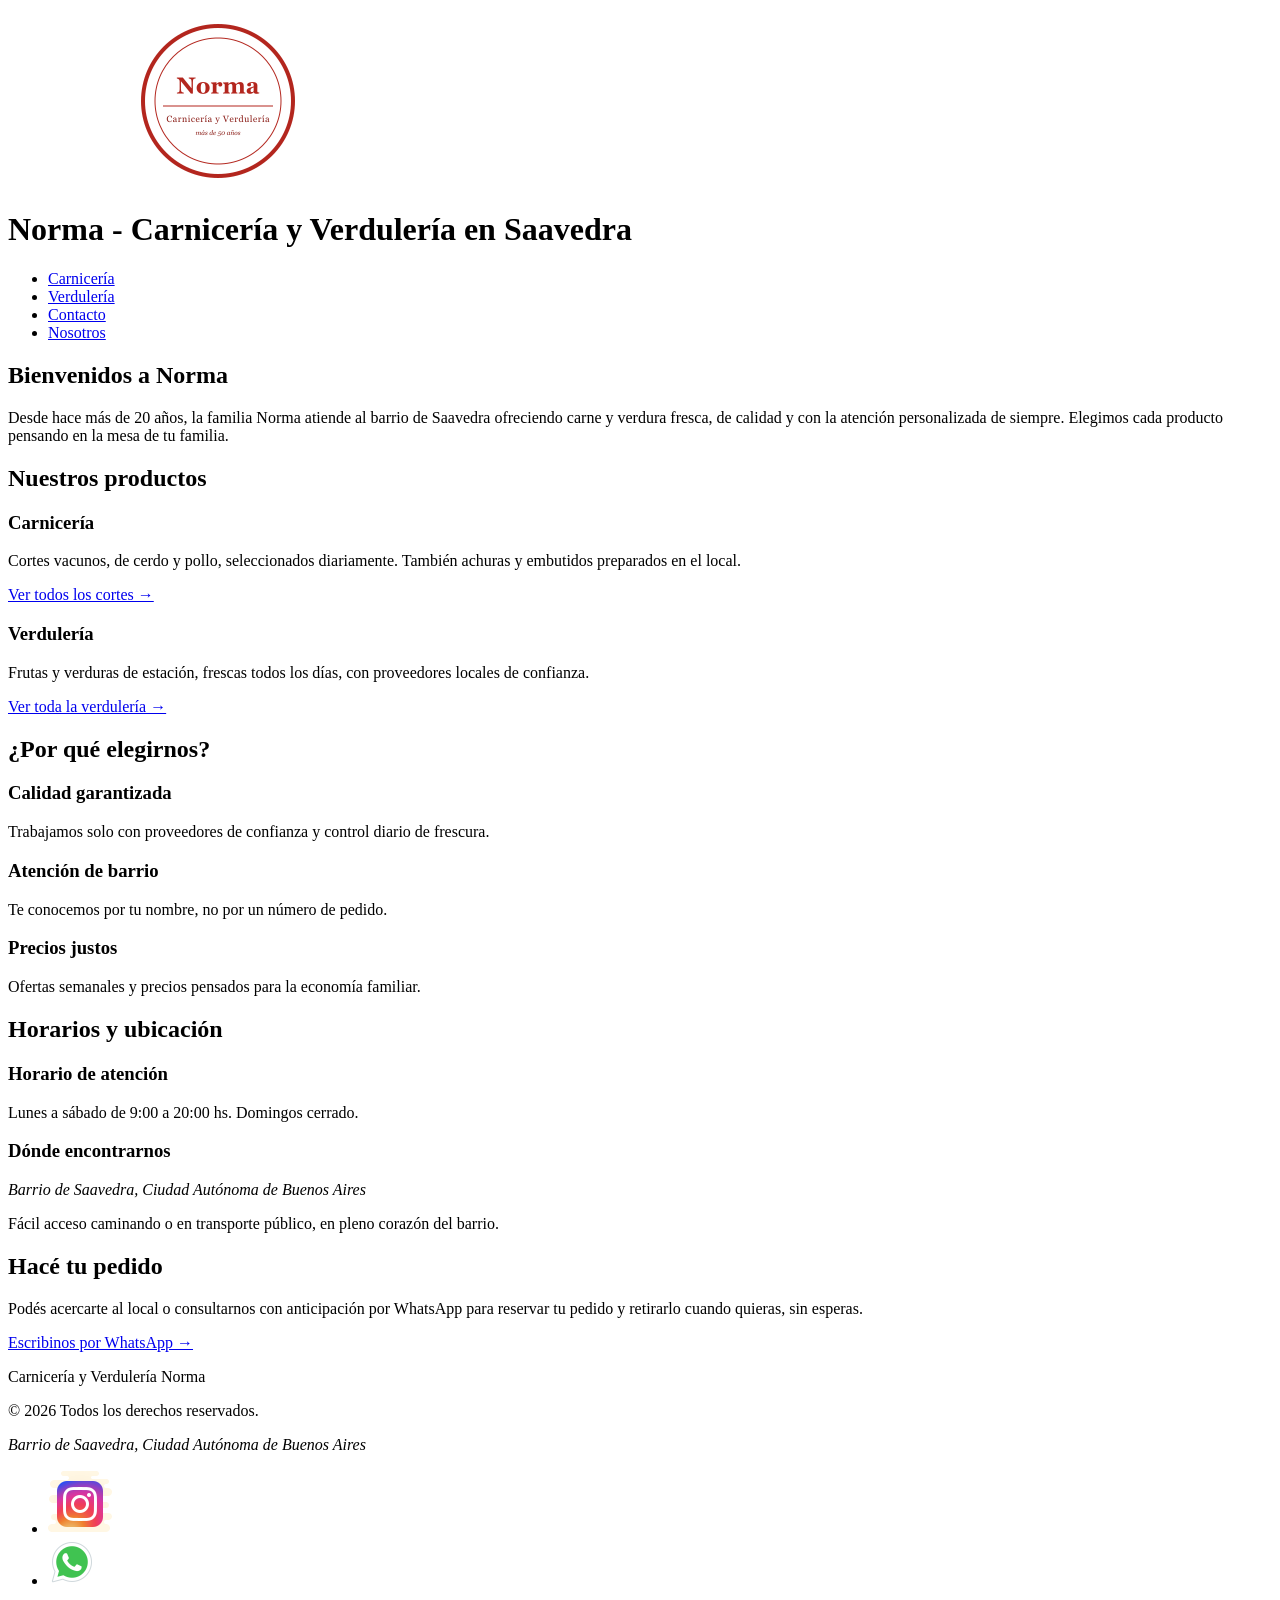
==== index.html @ 3f449a5e "Reorganizar index.html a la raiz y completar contenido semantico" ====
<!DOCTYPE html>
<html lang="es">
<head>
    <meta charset="UTF-8">
    <meta name="viewport" content="width=device-width, initial-scale=1.0">
    <title>Carnicería y Verdulería Norma | Inicio</title>
    <link rel="stylesheet" href="style/style.css">
</head>
<body>
    <header>
        <a href="index.html" aria-label="Inicio" title="Inicio">
            <figure>
                <img src="assets/tipos/logo-norma.png" alt="Norma - Carnicería y Verdulería, en el barrio de Saavedra" title="Logo Norma">
            </figure>
        </a>

        <h1>Norma - Carnicería y Verdulería en Saavedra</h1>

        <nav aria-label="Menú principal">
            <ul>
                <li><a href="pages/carniceria.html" title="Carnicería">Carnicería</a></li>
                <li><a href="pages/verduleria.html" title="Verdulería">Verdulería</a></li>
                <li><a href="pages/contacto.html" title="Contacto">Contacto</a></li>
                <li><a href="pages/nosotros.html" title="Nosotros">Nosotros</a></li>
            </ul>
        </nav>
    </header>

    <main>
        <section id="bienvenida">
            <h2>Bienvenidos a Norma</h2>
            <p>
                Desde hace más de 20 años, la familia Norma atiende al barrio de Saavedra
                ofreciendo carne y verdura fresca, de calidad y con la atención personalizada
                de siempre. Elegimos cada producto pensando en la mesa de tu familia.
            </p>
        </section>

        <section id="nuestros-productos">
            <h2>Nuestros productos</h2>

            <article>
                <h3>Carnicería</h3>
                <p>
                    Cortes vacunos, de cerdo y pollo, seleccionados diariamente.
                    También achuras y embutidos preparados en el local.
                </p>
                <p><a href="pages/carniceria.html">Ver todos los cortes →</a></p>
            </article>

            <article>
                <h3>Verdulería</h3>
                <p>
                    Frutas y verduras de estación, frescas todos los días,
                    con proveedores locales de confianza.
                </p>
                <p><a href="pages/verduleria.html">Ver toda la verdulería →</a></p>
            </article>
        </section>

        <section id="por-que-elegirnos">
            <h2>¿Por qué elegirnos?</h2>
            <article>
                <h3>Calidad garantizada</h3>
                <p>Trabajamos solo con proveedores de confianza y control diario de frescura.</p>
            </article>
            <article>
                <h3>Atención de barrio</h3>
                <p>Te conocemos por tu nombre, no por un número de pedido.</p>
            </article>
            <article>
                <h3>Precios justos</h3>
                <p>Ofertas semanales y precios pensados para la economía familiar.</p>
            </article>
        </section>

        <section id="horarios-ubicacion">
            <h2>Horarios y ubicación</h2>
            <article>
                <h3>Horario de atención</h3>
                <p>Lunes a sábado de 9:00 a 20:00 hs. Domingos cerrado.</p>
            </article>
            <article>
                <h3>Dónde encontrarnos</h3>
                <address>Barrio de Saavedra, Ciudad Autónoma de Buenos Aires</address>
                <p>Fácil acceso caminando o en transporte público, en pleno corazón del barrio.</p>
            </article>
        </section>

        <section id="pedidos">
            <h2>Hacé tu pedido</h2>
            <p>
                Podés acercarte al local o consultarnos con anticipación por WhatsApp
                para reservar tu pedido y retirarlo cuando quieras, sin esperas.
            </p>
            <p><a href="https://wa.me/5491161660753" target="_blank" rel="noopener">Escribinos por WhatsApp →</a></p>
        </section>
    </main>

    <footer>
        <p>Carnicería y Verdulería Norma</p>
        <p>&copy; <span id="year"></span> Todos los derechos reservados.</p>
        <address>Barrio de Saavedra, Ciudad Autónoma de Buenos Aires</address>

        <nav aria-label="Redes sociales">
            <ul>
                <li>
                    <a href="https://www.instagram.com/normacarniceria?igsh=MXZiOWo1cGc3NHQzaQ==" target="_blank" rel="noopener" aria-label="Instagram" title="Instagram">
                        <img src="assets/logos/icons8-instagram-64.png" alt="Logo de Instagram">
                    </a>
                </li>
                <li>
                    <a href="https://wa.me/5491161660753" target="_blank" rel="noopener" aria-label="WhatsApp" title="WhatsApp">
                        <img src="assets/logos/icons8-whatsapp-48.png" alt="Logo de WhatsApp">
                    </a>
                </li>
            </ul>
        </nav>
    </footer>

    <script>
        document.getElementById('year').textContent = new Date().getFullYear();
    </script>
</body>
</html>
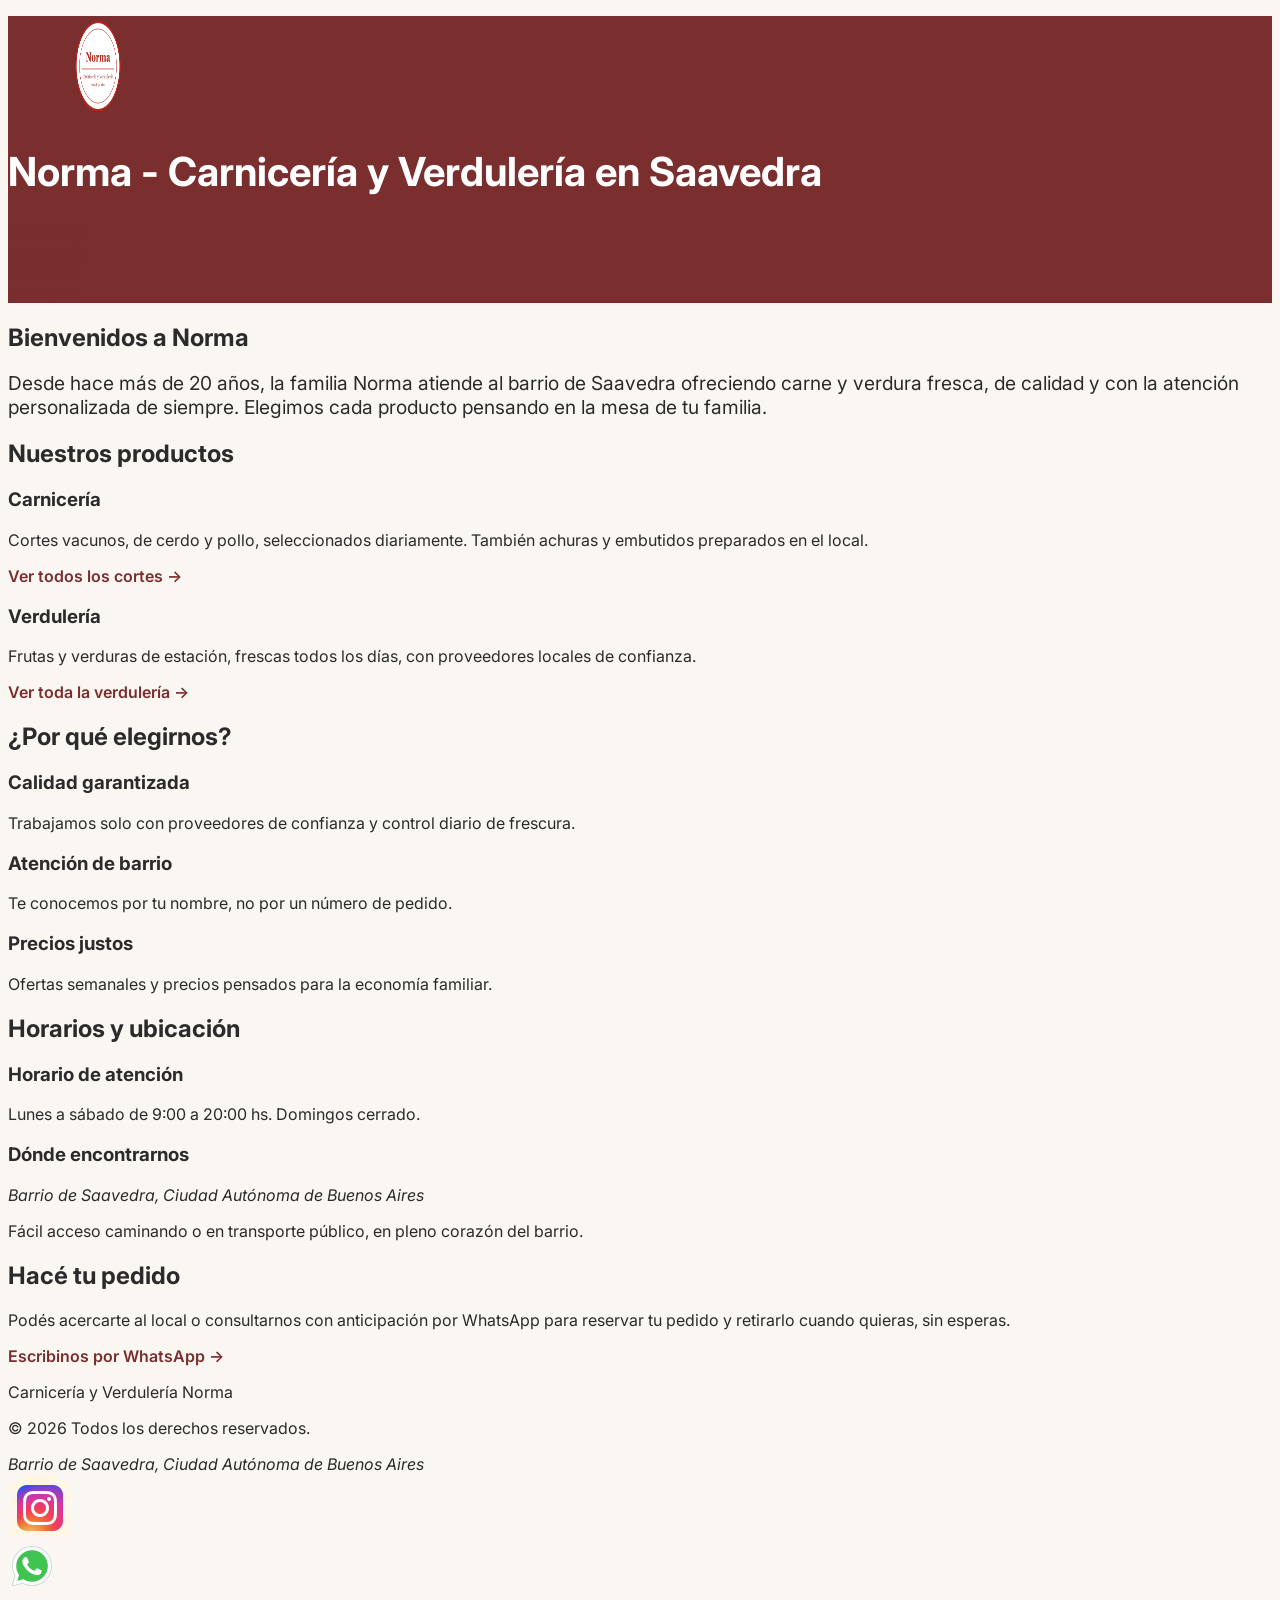
==== commit d6d901a7: "Agregar estilos CSS, tipografia y colores" ====
--- a/index.html
+++ b/index.html
@@ -4,14 +4,14 @@
     <meta charset="UTF-8">
     <meta name="viewport" content="width=device-width, initial-scale=1.0">
     <title>Carnicería y Verdulería Norma | Inicio</title>
-    <link rel="stylesheet" href="style/style.css">
+    <link rel="stylesheet" href="./style/style.css">
 </head>
 <body>
     <header>
         <a href="index.html" aria-label="Inicio" title="Inicio">
-            <figure>
-                <img src="assets/tipos/logo-norma.png" alt="Norma - Carnicería y Verdulería, en el barrio de Saavedra" title="Logo Norma">
-            </figure>
+         <figure>
+    <img src="assets/tipos/logo-norma.png" alt="Norma - Carnicería y Verdulería, en el barrio de Saavedra" title="Logo Norma" class="logo">
+</figure>
         </a>
 
         <h1>Norma - Carnicería y Verdulería en Saavedra</h1>
@@ -29,7 +29,7 @@
     <main>
         <section id="bienvenida">
             <h2>Bienvenidos a Norma</h2>
-            <p>
+            <p class="parrafo-intro">
                 Desde hace más de 20 años, la familia Norma atiende al barrio de Saavedra
                 ofreciendo carne y verdura fresca, de calidad y con la atención personalizada
                 de siempre. Elegimos cada producto pensando en la mesa de tu familia.
--- a/style/style.css
+++ b/style/style.css
@@ -0,0 +1,43 @@
+@import url('https://fonts.googleapis.com/css2?family=Fraunces:wght@600;700&family=Inter:wght@400;500;600&display=swap');
+
+body {
+    background-color: #faf7f2;
+    color: #2b2b2b;
+    font-family: 'Inter', sans-serif;
+}
+
+header {
+    background-color: #7a2e2e;
+}
+
+h1 {
+    color: #ffffff;
+    font-size: 2.5rem;
+    font-weight: 700;
+}
+
+p {
+    font-size: 1rem;
+    font-weight: 400;
+}
+
+.parrafo-intro {
+    font-size: 1.2rem;
+}
+
+.logo {
+    width: 100px;
+    height: 100px;
+}
+
+nav ul {
+    list-style: none;
+    margin: 0;
+    padding: 0;
+}
+
+a {
+    color: #7a2e2e;
+    text-decoration: none;
+    font-weight: 600;
+}
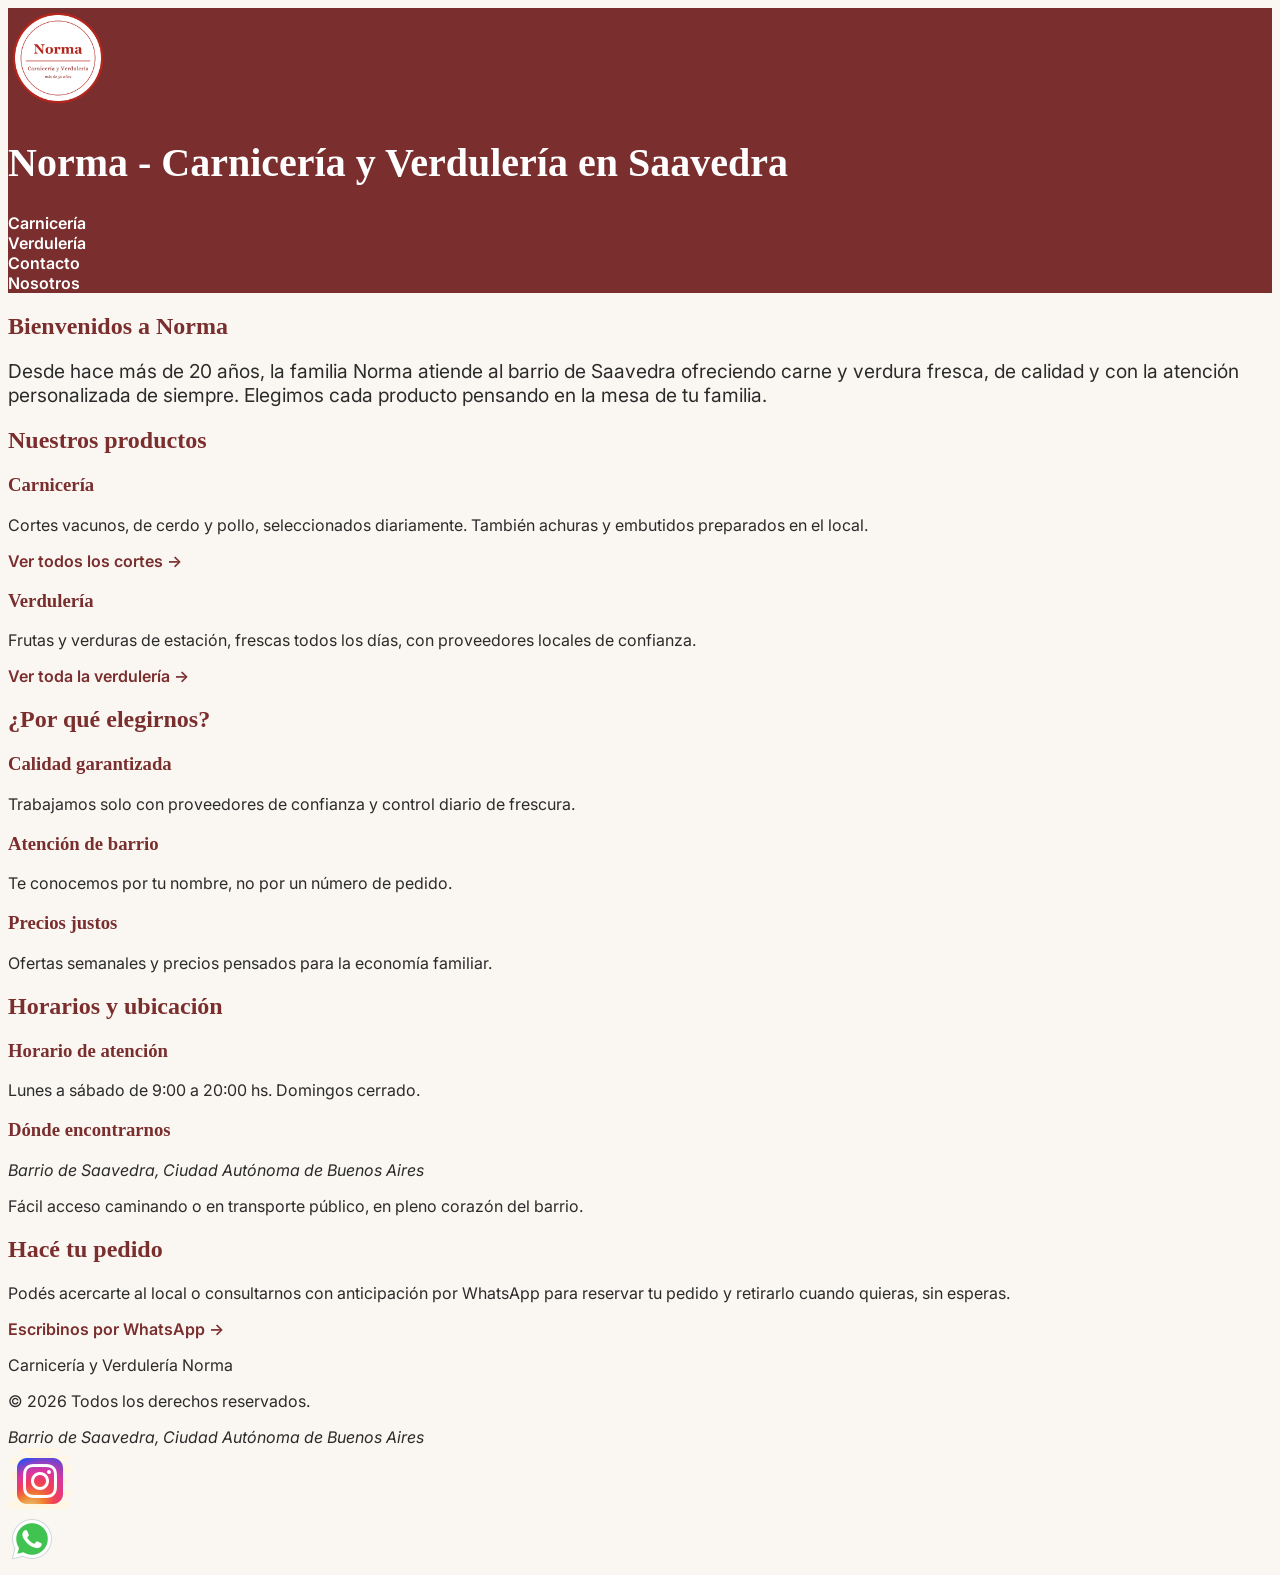
==== commit d41eeb14: "Corregir ruta del logo en index y ajustar estilos finales" ====
--- a/index.html
+++ b/index.html
@@ -10,7 +10,7 @@
     <header>
         <a href="index.html" aria-label="Inicio" title="Inicio">
          <figure>
-    <img src="assets/tipos/logo-norma.png" alt="Norma - Carnicería y Verdulería, en el barrio de Saavedra" title="Logo Norma" class="logo">
+   <img src="assets/tipos/logo-norma.png" alt="Norma - Carnicería y Verdulería, en el barrio de Saavedra" title="Logo Norma" class="logo">
 </figure>
         </a>
 
--- a/style/style.css
+++ b/style/style.css
@@ -1,21 +1,41 @@
 @import url('https://fonts.googleapis.com/css2?family=Fraunces:wght@600;700&family=Inter:wght@400;500;600&display=swap');
 
+/* ===== Fondo y tipografía general ===== */
 body {
     background-color: #faf7f2;
     color: #2b2b2b;
     font-family: 'Inter', sans-serif;
 }
 
+/* ===== Header ===== */
 header {
     background-color: #7a2e2e;
 }
 
+header nav a {
+    color: #ffffff;
+}
+
+header figure {
+    margin: 0;
+}
+
+/* ===== Títulos ===== */
 h1 {
     color: #ffffff;
     font-size: 2.5rem;
     font-weight: 700;
+    font-family: 'Fraunces', serif;
 }
 
+/* ===== Subtítulos ===== */
+h2, h3 {
+    font-family: 'Fraunces', serif;
+    font-weight: 600;
+    color: #7a2e2e;
+}
+
+/* ===== Párrafos ===== */
 p {
     font-size: 1rem;
     font-weight: 400;
@@ -25,19 +45,24 @@
     font-size: 1.2rem;
 }
 
-.logo {
-    width: 100px;
-    height: 100px;
+/* ===== Enlaces generales (fuera del header) ===== */
+a {
+    color: #7a2e2e;
+    text-decoration: none;
+    font-weight: 600;
 }
 
+/* ===== Listas de navegación (sin viñetas) ===== */
 nav ul {
     list-style: none;
     margin: 0;
     padding: 0;
 }
 
-a {
-    color: #7a2e2e;
-    text-decoration: none;
-    font-weight: 600;
+/* ===== Logo ===== */
+.logo {
+    width: 100px;
+    height: 100px;
+    border-radius: 50%;
+    object-fit: cover;
 }
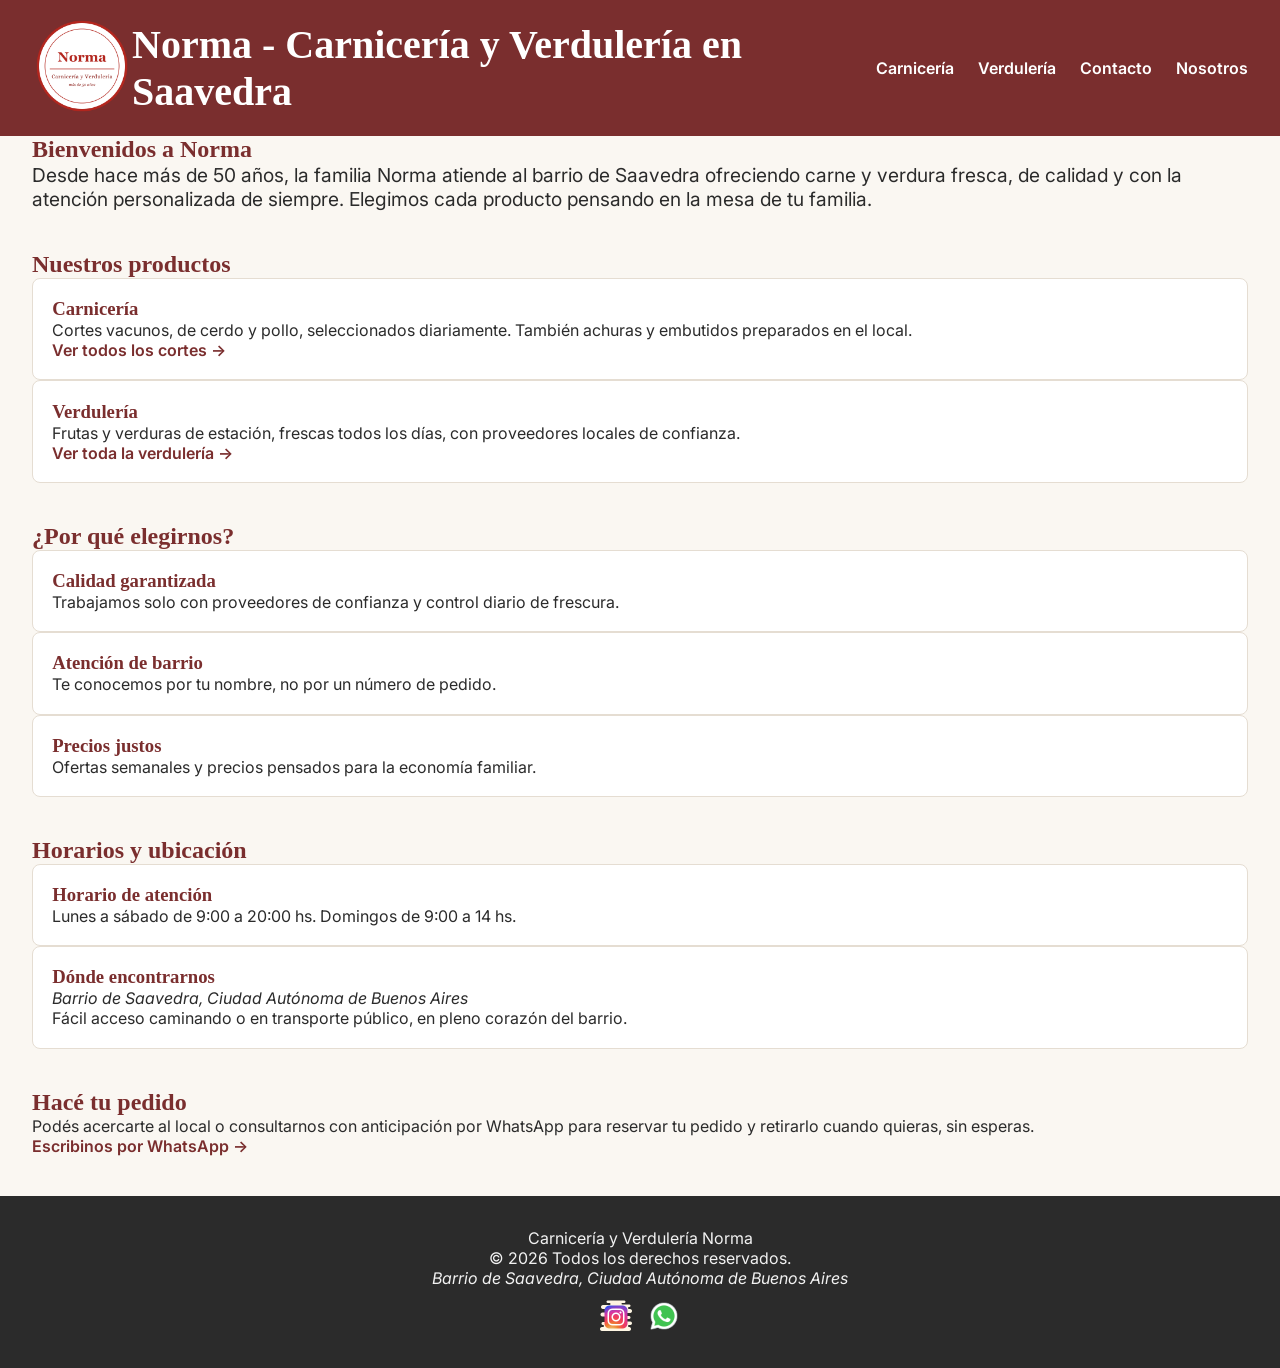
==== commit 9e171ea8: "Aplicar box model y flexbox en header y cards" ====
--- a/index.html
+++ b/index.html
@@ -30,7 +30,7 @@
         <section id="bienvenida">
             <h2>Bienvenidos a Norma</h2>
             <p class="parrafo-intro">
-                Desde hace más de 20 años, la familia Norma atiende al barrio de Saavedra
+                Desde hace más de 50 años, la familia Norma atiende al barrio de Saavedra
                 ofreciendo carne y verdura fresca, de calidad y con la atención personalizada
                 de siempre. Elegimos cada producto pensando en la mesa de tu familia.
             </p>
@@ -78,7 +78,7 @@
             <h2>Horarios y ubicación</h2>
             <article>
                 <h3>Horario de atención</h3>
-                <p>Lunes a sábado de 9:00 a 20:00 hs. Domingos cerrado.</p>
+                <p>Lunes a sábado de 9:00 a 20:00 hs. Domingos de 9:00 a 14 hs.</p>
             </article>
             <article>
                 <h3>Dónde encontrarnos</h3>
--- a/style/style.css
+++ b/style/style.css
@@ -1,4 +1,11 @@
 @import url('https://fonts.googleapis.com/css2?family=Fraunces:wght@600;700&family=Inter:wght@400;500;600&display=swap');
+
+/* ===== Reset ===== */
+* {
+    margin: 0;
+    padding: 0;
+    box-sizing: border-box;
+}
 
 /* ===== Fondo y tipografía general ===== */
 body {
@@ -7,17 +14,23 @@
     font-family: 'Inter', sans-serif;
 }
 
-/* ===== Header ===== */
+/* ===== Header (Flexbox) ===== */
 header {
+    display: flex;
+    justify-content: space-between;
+    align-items: center;
     background-color: #7a2e2e;
+    padding: 1rem 2rem;
+}
+
+header nav ul {
+    display: flex;
+    list-style: none;
+    gap: 1.5rem;
 }
 
 header nav a {
     color: #ffffff;
-}
-
-header figure {
-    margin: 0;
 }
 
 /* ===== Títulos ===== */
@@ -45,6 +58,27 @@
     font-size: 1.2rem;
 }
 
+/* ===== Secciones (espaciado) ===== */
+section {
+    margin-bottom: 2.5rem;
+    padding: 0 2rem;
+}
+
+/* ===== Cards (Flexbox) ===== */
+.grid-cards {
+    display: flex;
+    flex-wrap: wrap;
+    gap: 1.5rem;
+}
+
+article {
+    background-color: #ffffff;
+    border: 1px solid #e5ddd2;
+    border-radius: 8px;
+    padding: 1.2rem;
+    flex: 1 1 280px;
+}
+
 /* ===== Enlaces generales (fuera del header) ===== */
 a {
     color: #7a2e2e;
@@ -55,8 +89,6 @@
 /* ===== Listas de navegación (sin viñetas) ===== */
 nav ul {
     list-style: none;
-    margin: 0;
-    padding: 0;
 }
 
 /* ===== Logo ===== */
@@ -65,4 +97,25 @@
     height: 100px;
     border-radius: 50%;
     object-fit: cover;
+}
+
+/* ===== Footer ===== */
+footer {
+    background-color: #2b2b2b;
+    color: #f2f2f2;
+    text-align: center;
+    padding: 2rem 1rem;
+    margin-top: 2rem;
+}
+
+footer nav ul {
+    display: flex;
+    justify-content: center;
+    gap: 1rem;
+    margin-top: 0.8rem;
+}
+
+footer img {
+    width: 32px;
+    height: 32px;
 }
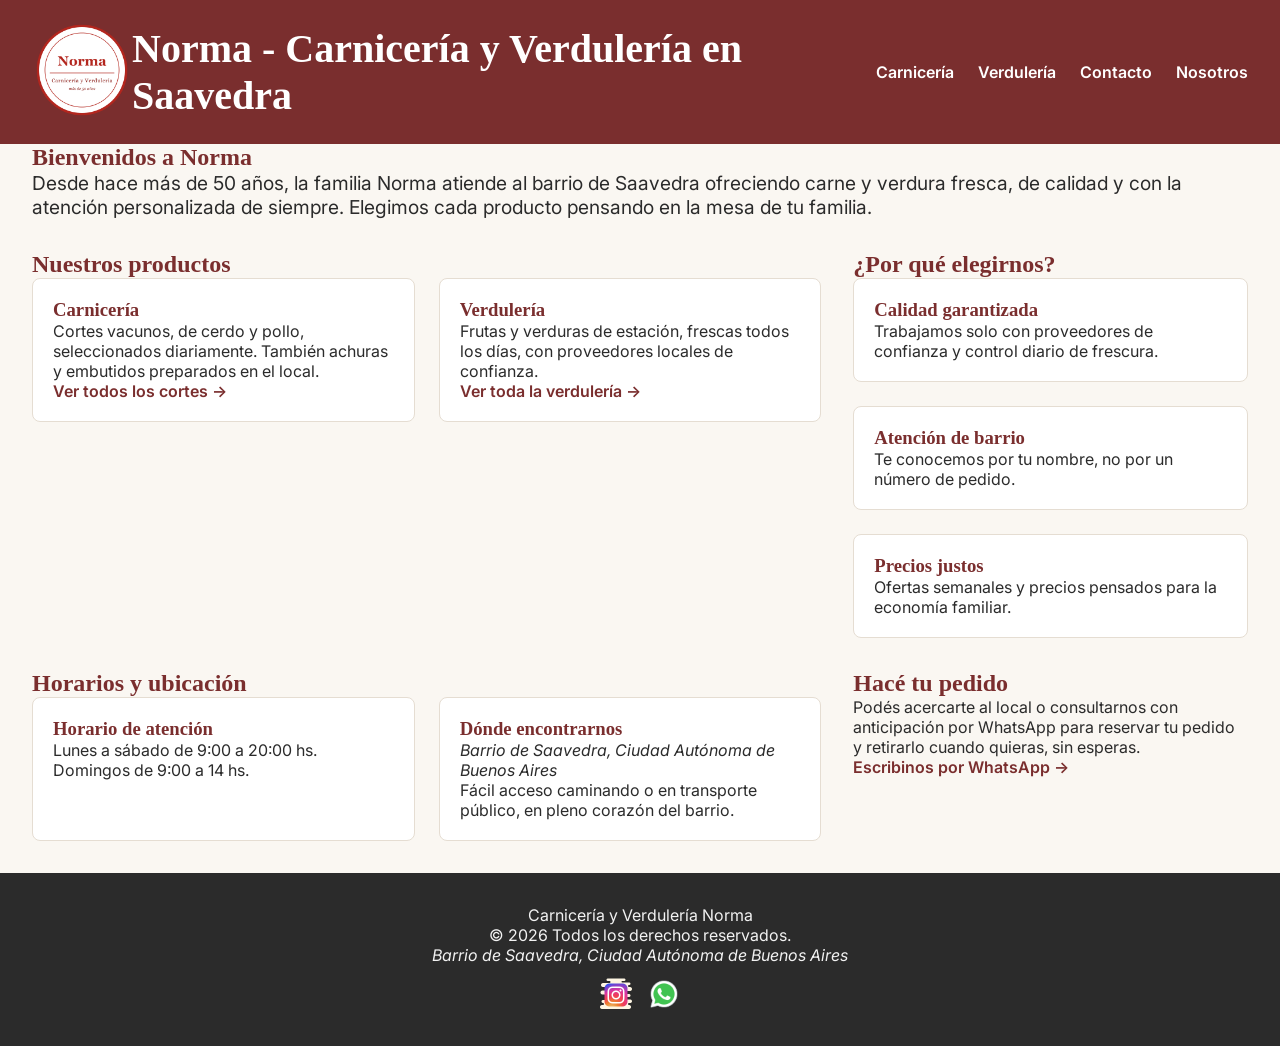
==== commit d184eb21: "Implementar CSS Grid mobile-first con breakpoint a 1024px" ====
--- a/index.html
+++ b/index.html
@@ -26,19 +26,20 @@
         </nav>
     </header>
 
-    <main>
-        <section id="bienvenida">
-            <h2>Bienvenidos a Norma</h2>
-            <p class="parrafo-intro">
-                Desde hace más de 50 años, la familia Norma atiende al barrio de Saavedra
-                ofreciendo carne y verdura fresca, de calidad y con la atención personalizada
-                de siempre. Elegimos cada producto pensando en la mesa de tu familia.
-            </p>
-        </section>
+    <main class="grid-index">
+    <section id="bienvenida">
+        <h2>Bienvenidos a Norma</h2>
+        <p class="parrafo-intro">
+            Desde hace más de 50 años, la familia Norma atiende al barrio de Saavedra
+            ofreciendo carne y verdura fresca, de calidad y con la atención personalizada
+            de siempre. Elegimos cada producto pensando en la mesa de tu familia.
+        </p>
+    </section>
 
-        <section id="nuestros-productos">
-            <h2>Nuestros productos</h2>
+    <section id="nuestros-productos">
+        <h2>Nuestros productos</h2>
 
+        <div class="grid-cards">
             <article>
                 <h3>Carnicería</h3>
                 <p>
@@ -56,10 +57,12 @@
                 </p>
                 <p><a href="pages/verduleria.html">Ver toda la verdulería →</a></p>
             </article>
-        </section>
+        </div>
+    </section>
 
-        <section id="por-que-elegirnos">
-            <h2>¿Por qué elegirnos?</h2>
+    <section id="por-que-elegirnos">
+        <h2>¿Por qué elegirnos?</h2>
+        <div class="grid-cards">
             <article>
                 <h3>Calidad garantizada</h3>
                 <p>Trabajamos solo con proveedores de confianza y control diario de frescura.</p>
@@ -72,10 +75,12 @@
                 <h3>Precios justos</h3>
                 <p>Ofertas semanales y precios pensados para la economía familiar.</p>
             </article>
-        </section>
+        </div>
+    </section>
 
-        <section id="horarios-ubicacion">
-            <h2>Horarios y ubicación</h2>
+    <section id="horarios-ubicacion">
+        <h2>Horarios y ubicación</h2>
+        <div class="grid-cards">
             <article>
                 <h3>Horario de atención</h3>
                 <p>Lunes a sábado de 9:00 a 20:00 hs. Domingos de 9:00 a 14 hs.</p>
@@ -85,17 +90,18 @@
                 <address>Barrio de Saavedra, Ciudad Autónoma de Buenos Aires</address>
                 <p>Fácil acceso caminando o en transporte público, en pleno corazón del barrio.</p>
             </article>
-        </section>
+        </div>
+    </section>
 
-        <section id="pedidos">
-            <h2>Hacé tu pedido</h2>
-            <p>
-                Podés acercarte al local o consultarnos con anticipación por WhatsApp
-                para reservar tu pedido y retirarlo cuando quieras, sin esperas.
-            </p>
-            <p><a href="https://wa.me/5491161660753" target="_blank" rel="noopener">Escribinos por WhatsApp →</a></p>
-        </section>
-    </main>
+    <section id="pedidos">
+        <h2>Hacé tu pedido</h2>
+        <p>
+            Podés acercarte al local o consultarnos con anticipación por WhatsApp
+            para reservar tu pedido y retirarlo cuando quieras, sin esperas.
+        </p>
+        <p><a href="https://wa.me/5491161660753" target="_blank" rel="noopener">Escribinos por WhatsApp →</a></p>
+    </section>
+</main>
 
     <footer>
         <p>Carnicería y Verdulería Norma</p>
--- a/style/style.css
+++ b/style/style.css
@@ -20,7 +20,7 @@
     justify-content: space-between;
     align-items: center;
     background-color: #7a2e2e;
-    padding: 1rem 2rem;
+    padding: 20px 2rem;
 }
 
 header nav ul {
@@ -58,7 +58,7 @@
     font-size: 1.2rem;
 }
 
-/* ===== Secciones (espaciado) ===== */
+/* ===== Secciones (espaciado general, para páginas sin grid) ===== */
 section {
     margin-bottom: 2.5rem;
     padding: 0 2rem;
@@ -75,7 +75,7 @@
     background-color: #ffffff;
     border: 1px solid #e5ddd2;
     border-radius: 8px;
-    padding: 1.2rem;
+    padding: 20px;
     flex: 1 1 280px;
 }
 
@@ -118,4 +118,71 @@
 footer img {
     width: 32px;
     height: 32px;
+}
+
+/* ===== Grid maestro (Mobile-first) ===== */
+.grid-index,
+.grid-carniceria {
+    display: grid;
+    gap: 2rem;
+    padding: 0 2rem;
+}
+
+/* Base mobile: 1 columna, todo apilado */
+.grid-index {
+    grid-template-columns: 1fr;
+    grid-template-areas:
+        "bienvenida"
+        "productos"
+        "elegirnos"
+        "horarios"
+        "pedidos";
+}
+
+.grid-carniceria {
+    grid-template-columns: 1fr;
+    grid-template-areas:
+        "introduccion"
+        "cortes"
+        "otros"
+        "recomendaciones";
+}
+
+/* Asignar cada section a su área (index.html) */
+#bienvenida { grid-area: bienvenida; }
+#nuestros-productos { grid-area: productos; }
+#por-que-elegirnos { grid-area: elegirnos; }
+#horarios-ubicacion { grid-area: horarios; }
+#pedidos { grid-area: pedidos; }
+
+/* Asignar cada section a su área (carniceria.html) */
+#introduccion { grid-area: introduccion; }
+#cortes-vacunos { grid-area: cortes; }
+#otros-cortes { grid-area: otros; }
+#recomendaciones { grid-area: recomendaciones; }
+
+/* Dentro del grid, las sections ya no necesitan su propio margin/padding */
+.grid-index section,
+.grid-carniceria section {
+    margin-bottom: 0;
+    padding: 0;
+}
+
+/* ===== Breakpoint Desktop (1024px) ===== */
+@media (min-width: 1024px) {
+    .grid-index {
+        grid-template-columns: 2fr 1fr;
+        grid-template-areas:
+            "bienvenida bienvenida"
+            "productos elegirnos"
+            "horarios pedidos";
+    }
+
+    .grid-carniceria {
+        grid-template-columns: 1fr 1fr;
+        grid-template-areas:
+            "introduccion introduccion"
+            "cortes otros"
+            "recomendaciones recomendaciones";
+    }
 }
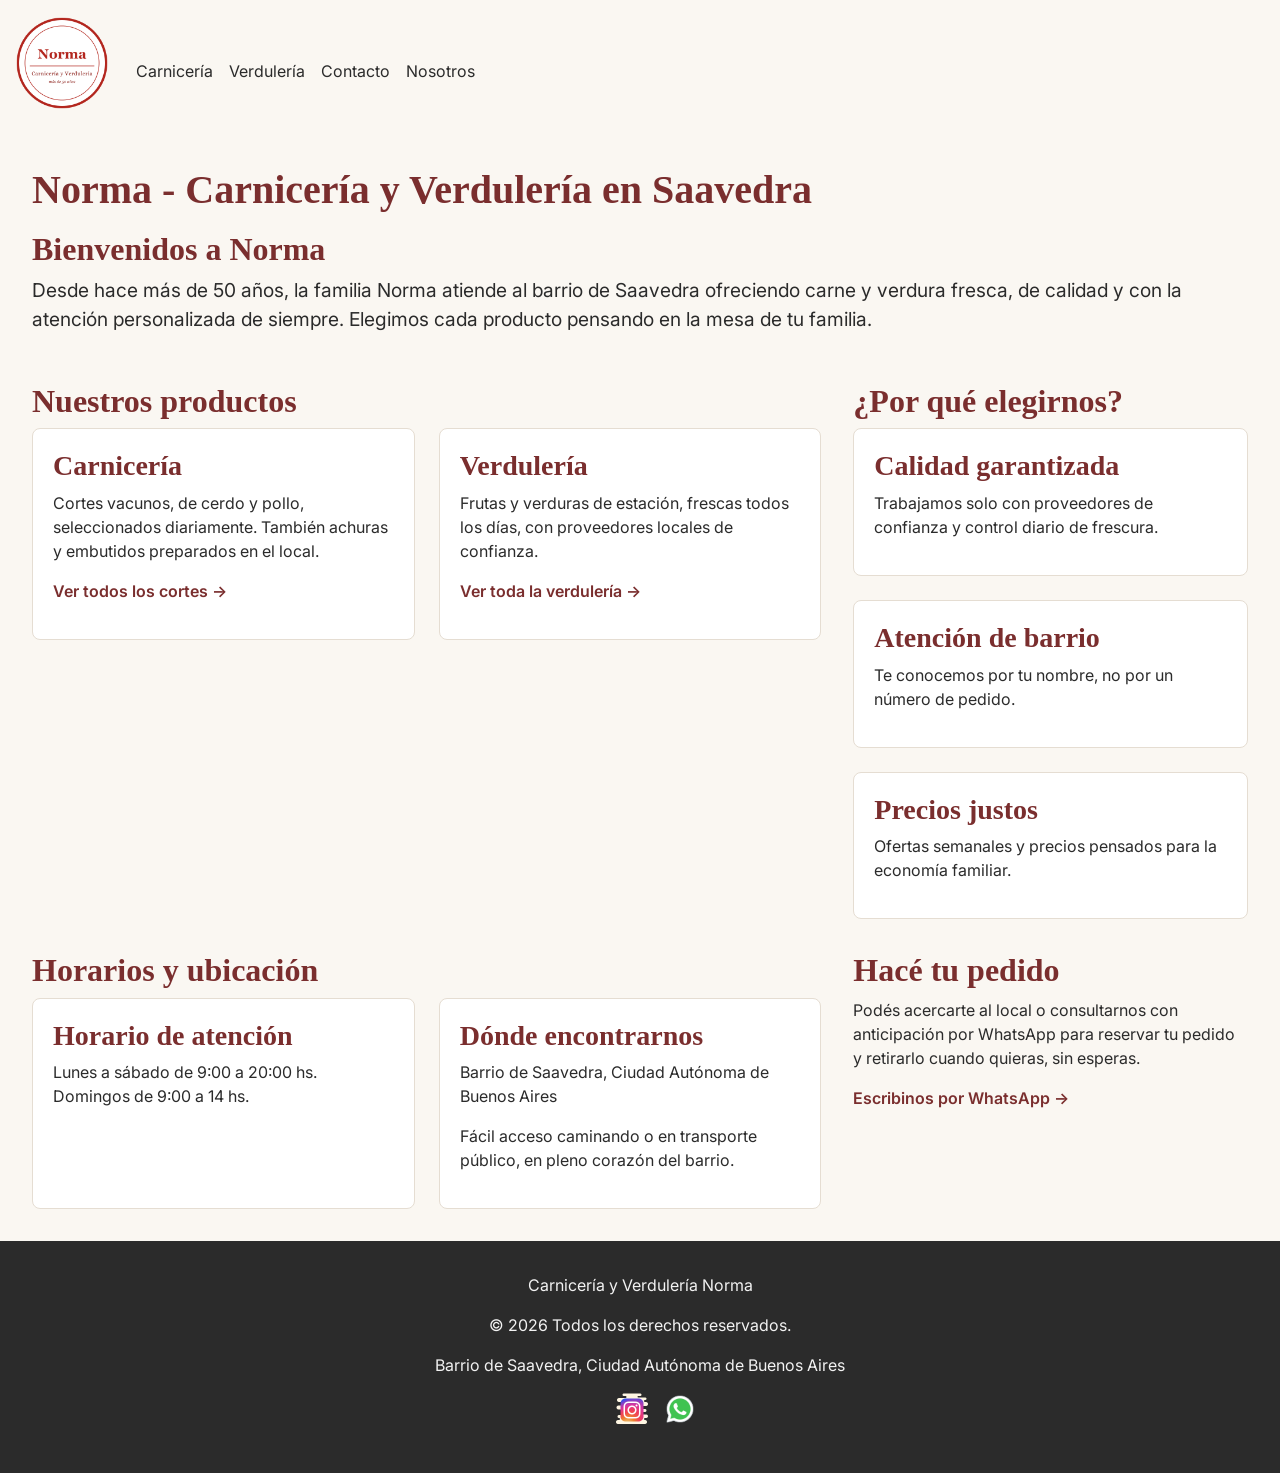
==== commit 4b766983: "Integrar Bootstrap: navbar responsivo, carousel y pseudoclases en todas las paginas" ====
--- a/index.html
+++ b/index.html
@@ -4,27 +4,36 @@
     <meta charset="UTF-8">
     <meta name="viewport" content="width=device-width, initial-scale=1.0">
     <title>Carnicería y Verdulería Norma | Inicio</title>
-    <link rel="stylesheet" href="./style/style.css">
+    <link href="https://cdn.jsdelivr.net/npm/bootstrap@5.3.8/dist/css/bootstrap.min.css" rel="stylesheet" integrity="sha384-sRIl4kxILFvY47J16cr9ZwB07vP4J8+LH7qKQnuqkuIAvNWLzeN8tE5YBujZqJLB" crossorigin="anonymous">
+    <link rel="stylesheet" href="style/style.css">
 </head>
 <body>
-    <header>
-        <a href="index.html" aria-label="Inicio" title="Inicio">
-         <figure>
-   <img src="assets/tipos/logo-norma.png" alt="Norma - Carnicería y Verdulería, en el barrio de Saavedra" title="Logo Norma" class="logo">
-</figure>
+   
+       <nav class="navbar navbar-expand-lg">
+    <div class="container-fluid">
+        <a href="index.html" aria-label="Inicio" title="Inicio" class="navbar-brand">
+            <figure>
+                <img src="assets/tipos/logo-norma.png" alt="Norma - Carnicería y Verdulería, en el barrio de Saavedra" title="Logo Norma" class="logo">
+            </figure>
         </a>
 
-        <h1>Norma - Carnicería y Verdulería en Saavedra</h1>
+        <button class="navbar-toggler" type="button" data-bs-toggle="collapse" data-bs-target="#navbarNav" aria-controls="navbarNav" aria-expanded="false" aria-label="Toggle navigation">
+            <span class="navbar-toggler-icon"></span>
+        </button>
 
-        <nav aria-label="Menú principal">
-            <ul>
-                <li><a href="pages/carniceria.html" title="Carnicería">Carnicería</a></li>
-                <li><a href="pages/verduleria.html" title="Verdulería">Verdulería</a></li>
-                <li><a href="pages/contacto.html" title="Contacto">Contacto</a></li>
-                <li><a href="pages/nosotros.html" title="Nosotros">Nosotros</a></li>
+        <div class="collapse navbar-collapse" id="navbarNav">
+            <ul class="navbar-nav">
+                <li class="nav-item"><a class="nav-link" href="pages/carniceria.html" title="Carnicería">Carnicería</a></li>
+                <li class="nav-item"><a class="nav-link" href="pages/verduleria.html" title="Verdulería">Verdulería</a></li>
+                <li class="nav-item"><a class="nav-link" href="pages/contacto.html" title="Contacto">Contacto</a></li>
+                <li class="nav-item"><a class="nav-link" href="pages/nosotros.html" title="Nosotros">Nosotros</a></li>
             </ul>
-        </nav>
-    </header>
+        </div>
+    </div>
+</nav>
+
+<h1>Norma - Carnicería y Verdulería en Saavedra</h1>
+
 
     <main class="grid-index">
     <section id="bienvenida">
@@ -125,7 +134,8 @@
     </footer>
 
     <script>
-        document.getElementById('year').textContent = new Date().getFullYear();
-    </script>
+    document.getElementById('year').textContent = new Date().getFullYear();
+</script>
+<script src="https://cdn.jsdelivr.net/npm/bootstrap@5.3.8/dist/js/bootstrap.bundle.min.js" integrity="sha384-FKyoEForCGlyvwx9Hj09JcYn3nv7wiPVlz7YYwJrWVcXK/BmnVDxM+D2scQbITxI" crossorigin="anonymous"></script>
 </body>
 </html>
--- a/style/style.css
+++ b/style/style.css
@@ -29,16 +29,66 @@
     gap: 1.5rem;
 }
 
-header nav a {
+/* ===== Enlaces generales (fuera del navbar) ===== */
+a {
+    color: #7a2e2e;
+    text-decoration: none;
+    font-weight: 600;
+}
+
+a:hover,
+a:focus {
+    color: #d4a24c;
+    text-decoration: underline;
+    transition: color 0.3s ease;
+}
+
+a:active {
+    color: #4a1f1f;
+}
+
+.boton-whatsapp {
+    display: inline-block;
+    background-color: #4a7c59;
     color: #ffffff;
+    padding: 0.7rem 1.5rem;
+    border-radius: 6px;
+    text-decoration: none;
+    transition: background-color 0.3s ease, transform 0.2s ease;
+}
+
+.boton-whatsapp:hover,
+.boton-whatsapp:focus {
+    background-color: #3d6849;
+    text-decoration: none;
+}
+
+.boton-whatsapp:active {
+    transform: scale(0.97);
+}
+
+/* ===== Links del navbar ===== */
+.nav-link {
+    color: #2b2b2b;
+}
+
+.navbar-nav .nav-link:hover,
+.navbar-nav .nav-link:focus {
+    color: #d4a24c;
+    transition: color 0.3s ease;
+}
+
+.navbar-nav .nav-link:active {
+    color: #7a2e2e;
 }
 
 /* ===== Títulos ===== */
 h1 {
-    color: #ffffff;
+    color: #7a2e2e;
     font-size: 2.5rem;
     font-weight: 700;
     font-family: 'Fraunces', serif;
+    padding: 1.5rem 2rem 0.5rem 2rem;
 }
 
 /* ===== Subtítulos ===== */
@@ -79,11 +129,11 @@
     flex: 1 1 280px;
 }
 
-/* ===== Enlaces generales (fuera del header) ===== */
-a {
-    color: #7a2e2e;
-    text-decoration: none;
-    font-weight: 600;
+/* ===== Carousel ===== */
+.carousel-item img {
+    height: 400px;
+    object-fit: contain;
+    background-color: #2b2b2b;
 }
 
 /* ===== Listas de navegación (sin viñetas) ===== */
@@ -155,8 +205,9 @@
 #horarios-ubicacion { grid-area: horarios; }
 #pedidos { grid-area: pedidos; }
 
-/* Asignar cada section a su área (carniceria.html) */
+/* ===== Asignar cada section a su área (carniceria.html) ===== */
 #introduccion { grid-area: introduccion; }
+.area-galeria { grid-area: galeria; }
 #cortes-vacunos { grid-area: cortes; }
 #otros-cortes { grid-area: otros; }
 #recomendaciones { grid-area: recomendaciones; }
@@ -178,11 +229,12 @@
             "horarios pedidos";
     }
 
-    .grid-carniceria {
-        grid-template-columns: 1fr 1fr;
-        grid-template-areas:
-            "introduccion introduccion"
-            "cortes otros"
-            "recomendaciones recomendaciones";
-    }
+   .grid-carniceria {
+    grid-template-columns: 1fr 1fr;
+    grid-template-areas:
+        "introduccion introduccion"
+        "galeria galeria"
+        "cortes otros"
+        "recomendaciones recomendaciones";
+}
 }
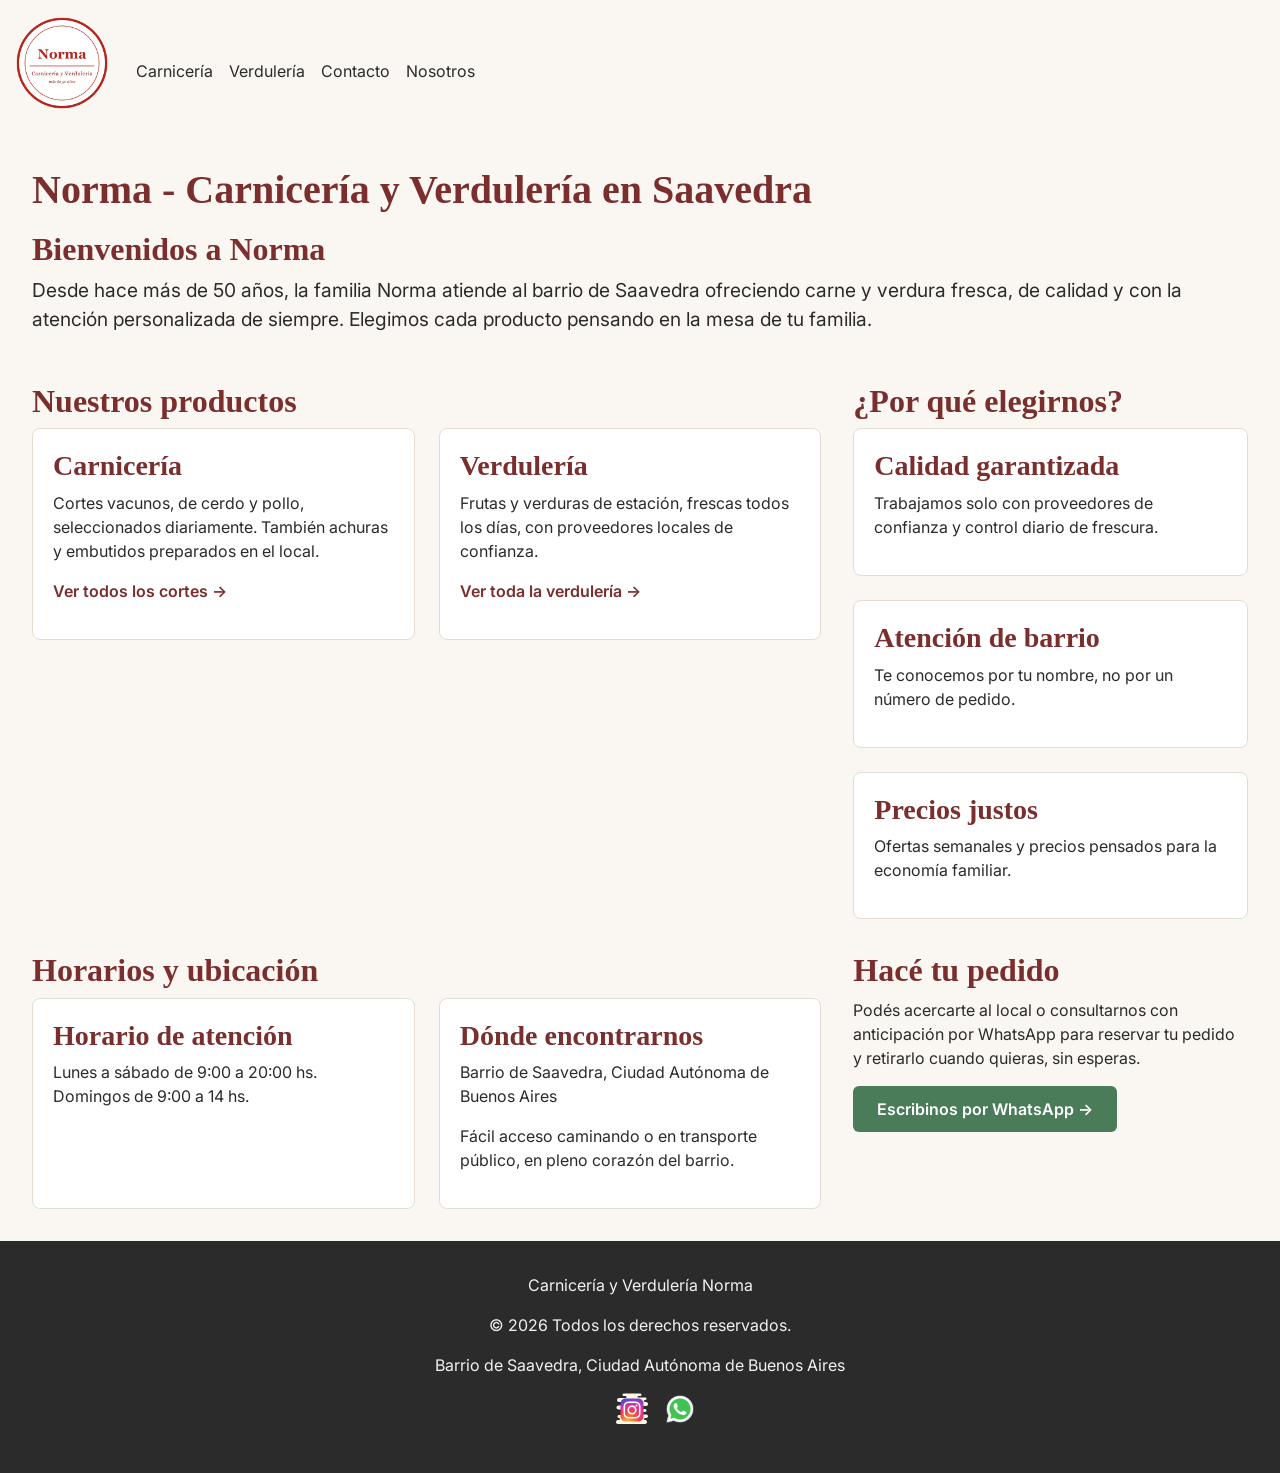
==== commit 03b90607: "style: format all html and css files for consistent indentation" ====
--- a/index.html
+++ b/index.html
@@ -1,116 +1,126 @@
 <!DOCTYPE html>
 <html lang="es">
+
 <head>
     <meta charset="UTF-8">
     <meta name="viewport" content="width=device-width, initial-scale=1.0">
     <title>Carnicería y Verdulería Norma | Inicio</title>
-    <link href="https://cdn.jsdelivr.net/npm/bootstrap@5.3.8/dist/css/bootstrap.min.css" rel="stylesheet" integrity="sha384-sRIl4kxILFvY47J16cr9ZwB07vP4J8+LH7qKQnuqkuIAvNWLzeN8tE5YBujZqJLB" crossorigin="anonymous">
+    <link href="https://cdn.jsdelivr.net/npm/bootstrap@5.3.8/dist/css/bootstrap.min.css" rel="stylesheet"
+        integrity="sha384-sRIl4kxILFvY47J16cr9ZwB07vP4J8+LH7qKQnuqkuIAvNWLzeN8tE5YBujZqJLB" crossorigin="anonymous">
     <link rel="stylesheet" href="style/style.css">
 </head>
+
 <body>
-   
-       <nav class="navbar navbar-expand-lg">
-    <div class="container-fluid">
-        <a href="index.html" aria-label="Inicio" title="Inicio" class="navbar-brand">
-            <figure>
-                <img src="assets/tipos/logo-norma.png" alt="Norma - Carnicería y Verdulería, en el barrio de Saavedra" title="Logo Norma" class="logo">
-            </figure>
-        </a>
 
-        <button class="navbar-toggler" type="button" data-bs-toggle="collapse" data-bs-target="#navbarNav" aria-controls="navbarNav" aria-expanded="false" aria-label="Toggle navigation">
-            <span class="navbar-toggler-icon"></span>
-        </button>
+    <nav class="navbar navbar-expand-lg">
+        <div class="container-fluid">
+            <a href="index.html" aria-label="Inicio" title="Inicio" class="navbar-brand">
+                <figure>
+                    <img src="assets/tipos/logo-norma.png"
+                        alt="Norma - Carnicería y Verdulería, en el barrio de Saavedra" title="Logo Norma" class="logo">
+                </figure>
+            </a>
 
-        <div class="collapse navbar-collapse" id="navbarNav">
-            <ul class="navbar-nav">
-                <li class="nav-item"><a class="nav-link" href="pages/carniceria.html" title="Carnicería">Carnicería</a></li>
-                <li class="nav-item"><a class="nav-link" href="pages/verduleria.html" title="Verdulería">Verdulería</a></li>
-                <li class="nav-item"><a class="nav-link" href="pages/contacto.html" title="Contacto">Contacto</a></li>
-                <li class="nav-item"><a class="nav-link" href="pages/nosotros.html" title="Nosotros">Nosotros</a></li>
-            </ul>
+            <button class="navbar-toggler" type="button" data-bs-toggle="collapse" data-bs-target="#navbarNav"
+                aria-controls="navbarNav" aria-expanded="false" aria-label="Toggle navigation">
+                <span class="navbar-toggler-icon"></span>
+            </button>
+
+            <div class="collapse navbar-collapse" id="navbarNav">
+                <ul class="navbar-nav">
+                    <li class="nav-item"><a class="nav-link" href="pages/carniceria.html"
+                            title="Carnicería">Carnicería</a></li>
+                    <li class="nav-item"><a class="nav-link" href="pages/verduleria.html"
+                            title="Verdulería">Verdulería</a></li>
+                    <li class="nav-item"><a class="nav-link" href="pages/contacto.html" title="Contacto">Contacto</a>
+                    </li>
+                    <li class="nav-item"><a class="nav-link" href="pages/nosotros.html" title="Nosotros">Nosotros</a>
+                    </li>
+                </ul>
+            </div>
         </div>
-    </div>
-</nav>
+    </nav>
 
-<h1>Norma - Carnicería y Verdulería en Saavedra</h1>
+    <h1>Norma - Carnicería y Verdulería en Saavedra</h1>
 
 
     <main class="grid-index">
-    <section id="bienvenida">
-        <h2>Bienvenidos a Norma</h2>
-        <p class="parrafo-intro">
-            Desde hace más de 50 años, la familia Norma atiende al barrio de Saavedra
-            ofreciendo carne y verdura fresca, de calidad y con la atención personalizada
-            de siempre. Elegimos cada producto pensando en la mesa de tu familia.
-        </p>
-    </section>
+        <section id="bienvenida">
+            <h2>Bienvenidos a Norma</h2>
+            <p class="parrafo-intro">
+                Desde hace más de 50 años, la familia Norma atiende al barrio de Saavedra
+                ofreciendo carne y verdura fresca, de calidad y con la atención personalizada
+                de siempre. Elegimos cada producto pensando en la mesa de tu familia.
+            </p>
+        </section>
 
-    <section id="nuestros-productos">
-        <h2>Nuestros productos</h2>
+        <section id="nuestros-productos">
+            <h2>Nuestros productos</h2>
 
-        <div class="grid-cards">
-            <article>
-                <h3>Carnicería</h3>
-                <p>
-                    Cortes vacunos, de cerdo y pollo, seleccionados diariamente.
-                    También achuras y embutidos preparados en el local.
-                </p>
-                <p><a href="pages/carniceria.html">Ver todos los cortes →</a></p>
-            </article>
+            <div class="grid-cards">
+                <article>
+                    <h3>Carnicería</h3>
+                    <p>
+                        Cortes vacunos, de cerdo y pollo, seleccionados diariamente.
+                        También achuras y embutidos preparados en el local.
+                    </p>
+                    <p><a href="pages/carniceria.html">Ver todos los cortes →</a></p>
+                </article>
 
-            <article>
-                <h3>Verdulería</h3>
-                <p>
-                    Frutas y verduras de estación, frescas todos los días,
-                    con proveedores locales de confianza.
-                </p>
-                <p><a href="pages/verduleria.html">Ver toda la verdulería →</a></p>
-            </article>
-        </div>
-    </section>
+                <article>
+                    <h3>Verdulería</h3>
+                    <p>
+                        Frutas y verduras de estación, frescas todos los días,
+                        con proveedores locales de confianza.
+                    </p>
+                    <p><a href="pages/verduleria.html">Ver toda la verdulería →</a></p>
+                </article>
+            </div>
+        </section>
 
-    <section id="por-que-elegirnos">
-        <h2>¿Por qué elegirnos?</h2>
-        <div class="grid-cards">
-            <article>
-                <h3>Calidad garantizada</h3>
-                <p>Trabajamos solo con proveedores de confianza y control diario de frescura.</p>
-            </article>
-            <article>
-                <h3>Atención de barrio</h3>
-                <p>Te conocemos por tu nombre, no por un número de pedido.</p>
-            </article>
-            <article>
-                <h3>Precios justos</h3>
-                <p>Ofertas semanales y precios pensados para la economía familiar.</p>
-            </article>
-        </div>
-    </section>
+        <section id="por-que-elegirnos">
+            <h2>¿Por qué elegirnos?</h2>
+            <div class="grid-cards">
+                <article>
+                    <h3>Calidad garantizada</h3>
+                    <p>Trabajamos solo con proveedores de confianza y control diario de frescura.</p>
+                </article>
+                <article>
+                    <h3>Atención de barrio</h3>
+                    <p>Te conocemos por tu nombre, no por un número de pedido.</p>
+                </article>
+                <article>
+                    <h3>Precios justos</h3>
+                    <p>Ofertas semanales y precios pensados para la economía familiar.</p>
+                </article>
+            </div>
+        </section>
 
-    <section id="horarios-ubicacion">
-        <h2>Horarios y ubicación</h2>
-        <div class="grid-cards">
-            <article>
-                <h3>Horario de atención</h3>
-                <p>Lunes a sábado de 9:00 a 20:00 hs. Domingos de 9:00 a 14 hs.</p>
-            </article>
-            <article>
-                <h3>Dónde encontrarnos</h3>
-                <address>Barrio de Saavedra, Ciudad Autónoma de Buenos Aires</address>
-                <p>Fácil acceso caminando o en transporte público, en pleno corazón del barrio.</p>
-            </article>
-        </div>
-    </section>
+        <section id="horarios-ubicacion">
+            <h2>Horarios y ubicación</h2>
+            <div class="grid-cards">
+                <article>
+                    <h3>Horario de atención</h3>
+                    <p>Lunes a sábado de 9:00 a 20:00 hs. Domingos de 9:00 a 14 hs.</p>
+                </article>
+                <article>
+                    <h3>Dónde encontrarnos</h3>
+                    <address>Barrio de Saavedra, Ciudad Autónoma de Buenos Aires</address>
+                    <p>Fácil acceso caminando o en transporte público, en pleno corazón del barrio.</p>
+                </article>
+            </div>
+        </section>
 
-    <section id="pedidos">
-        <h2>Hacé tu pedido</h2>
-        <p>
-            Podés acercarte al local o consultarnos con anticipación por WhatsApp
-            para reservar tu pedido y retirarlo cuando quieras, sin esperas.
-        </p>
-        <p><a href="https://wa.me/5491161660753" target="_blank" rel="noopener">Escribinos por WhatsApp →</a></p>
-    </section>
-</main>
+        <section id="pedidos">
+            <h2>Hacé tu pedido</h2>
+            <p>
+                Podés acercarte al local o consultarnos con anticipación por WhatsApp
+                para reservar tu pedido y retirarlo cuando quieras, sin esperas.
+            </p>
+            <p><a href="https://wa.me/5491161660753" target="_blank" rel="noopener" class="boton-whatsapp">Escribinos
+                    por WhatsApp →</a></p>
+        </section>
+    </main>
 
     <footer>
         <p>Carnicería y Verdulería Norma</p>
@@ -120,12 +130,14 @@
         <nav aria-label="Redes sociales">
             <ul>
                 <li>
-                    <a href="https://www.instagram.com/normacarniceria?igsh=MXZiOWo1cGc3NHQzaQ==" target="_blank" rel="noopener" aria-label="Instagram" title="Instagram">
+                    <a href="https://www.instagram.com/normacarniceria?igsh=MXZiOWo1cGc3NHQzaQ==" target="_blank"
+                        rel="noopener" aria-label="Instagram" title="Instagram">
                         <img src="assets/logos/icons8-instagram-64.png" alt="Logo de Instagram">
                     </a>
                 </li>
                 <li>
-                    <a href="https://wa.me/5491161660753" target="_blank" rel="noopener" aria-label="WhatsApp" title="WhatsApp">
+                    <a href="https://wa.me/5491161660753" target="_blank" rel="noopener" aria-label="WhatsApp"
+                        title="WhatsApp">
                         <img src="assets/logos/icons8-whatsapp-48.png" alt="Logo de WhatsApp">
                     </a>
                 </li>
@@ -134,8 +146,11 @@
     </footer>
 
     <script>
-    document.getElementById('year').textContent = new Date().getFullYear();
-</script>
-<script src="https://cdn.jsdelivr.net/npm/bootstrap@5.3.8/dist/js/bootstrap.bundle.min.js" integrity="sha384-FKyoEForCGlyvwx9Hj09JcYn3nv7wiPVlz7YYwJrWVcXK/BmnVDxM+D2scQbITxI" crossorigin="anonymous"></script>
+        document.getElementById('year').textContent = new Date().getFullYear();
+    </script>
+    <script src="https://cdn.jsdelivr.net/npm/bootstrap@5.3.8/dist/js/bootstrap.bundle.min.js"
+        integrity="sha384-FKyoEForCGlyvwx9Hj09JcYn3nv7wiPVlz7YYwJrWVcXK/BmnVDxM+D2scQbITxI"
+        crossorigin="anonymous"></script>
 </body>
+
 </html>
--- a/style/style.css
+++ b/style/style.css
@@ -92,7 +92,8 @@
 }
 
 /* ===== Subtítulos ===== */
-h2, h3 {
+h2,
+h3 {
     font-family: 'Fraunces', serif;
     font-weight: 600;
     color: #7a2e2e;
@@ -172,7 +173,8 @@
 
 /* ===== Grid maestro (Mobile-first) ===== */
 .grid-index,
-.grid-carniceria {
+.grid-carniceria,
+.grid-verduleria {
     display: grid;
     gap: 2rem;
     padding: 0 2rem;
@@ -198,23 +200,79 @@
         "recomendaciones";
 }
 
+.grid-verduleria {
+    grid-template-columns: 1fr;
+    grid-template-areas:
+        "introduccion"
+        "verduras"
+        "frutas"
+        "hierbas"
+        "estacionalidad";
+}
+
 /* Asignar cada section a su área (index.html) */
-#bienvenida { grid-area: bienvenida; }
-#nuestros-productos { grid-area: productos; }
-#por-que-elegirnos { grid-area: elegirnos; }
-#horarios-ubicacion { grid-area: horarios; }
-#pedidos { grid-area: pedidos; }
-
-/* ===== Asignar cada section a su área (carniceria.html) ===== */
-#introduccion { grid-area: introduccion; }
-.area-galeria { grid-area: galeria; }
-#cortes-vacunos { grid-area: cortes; }
-#otros-cortes { grid-area: otros; }
-#recomendaciones { grid-area: recomendaciones; }
+#bienvenida {
+    grid-area: bienvenida;
+}
+
+#nuestros-productos {
+    grid-area: productos;
+}
+
+#por-que-elegirnos {
+    grid-area: elegirnos;
+}
+
+#horarios-ubicacion {
+    grid-area: horarios;
+}
+
+#pedidos {
+    grid-area: pedidos;
+}
+
+/* Asignar cada section a su área (carniceria.html) */
+#introduccion {
+    grid-area: introduccion;
+}
+
+.area-galeria {
+    grid-area: galeria;
+}
+
+#cortes-vacunos {
+    grid-area: cortes;
+}
+
+#otros-cortes {
+    grid-area: otros;
+}
+
+#recomendaciones {
+    grid-area: recomendaciones;
+}
+
+/* Asignar cada section a su área (verduleria.html) */
+#verduras {
+    grid-area: verduras;
+}
+
+#frutas {
+    grid-area: frutas;
+}
+
+#hierbas-y-otros {
+    grid-area: hierbas;
+}
+
+#estacionalidad {
+    grid-area: estacionalidad;
+}
 
 /* Dentro del grid, las sections ya no necesitan su propio margin/padding */
 .grid-index section,
-.grid-carniceria section {
+.grid-carniceria section,
+.grid-verduleria section {
     margin-bottom: 0;
     padding: 0;
 }
@@ -229,12 +287,21 @@
             "horarios pedidos";
     }
 
-   .grid-carniceria {
-    grid-template-columns: 1fr 1fr;
-    grid-template-areas:
-        "introduccion introduccion"
-        "galeria galeria"
-        "cortes otros"
-        "recomendaciones recomendaciones";
-}
+    .grid-carniceria {
+        grid-template-columns: 1fr 1fr;
+        grid-template-areas:
+            "introduccion introduccion"
+            "galeria galeria"
+            "cortes otros"
+            "recomendaciones recomendaciones";
+    }
+
+    .grid-verduleria {
+        grid-template-columns: 1fr 1fr;
+        grid-template-areas:
+            "introduccion introduccion"
+            "verduras frutas"
+            "hierbas hierbas"
+            "estacionalidad estacionalidad";
+    }
 }
